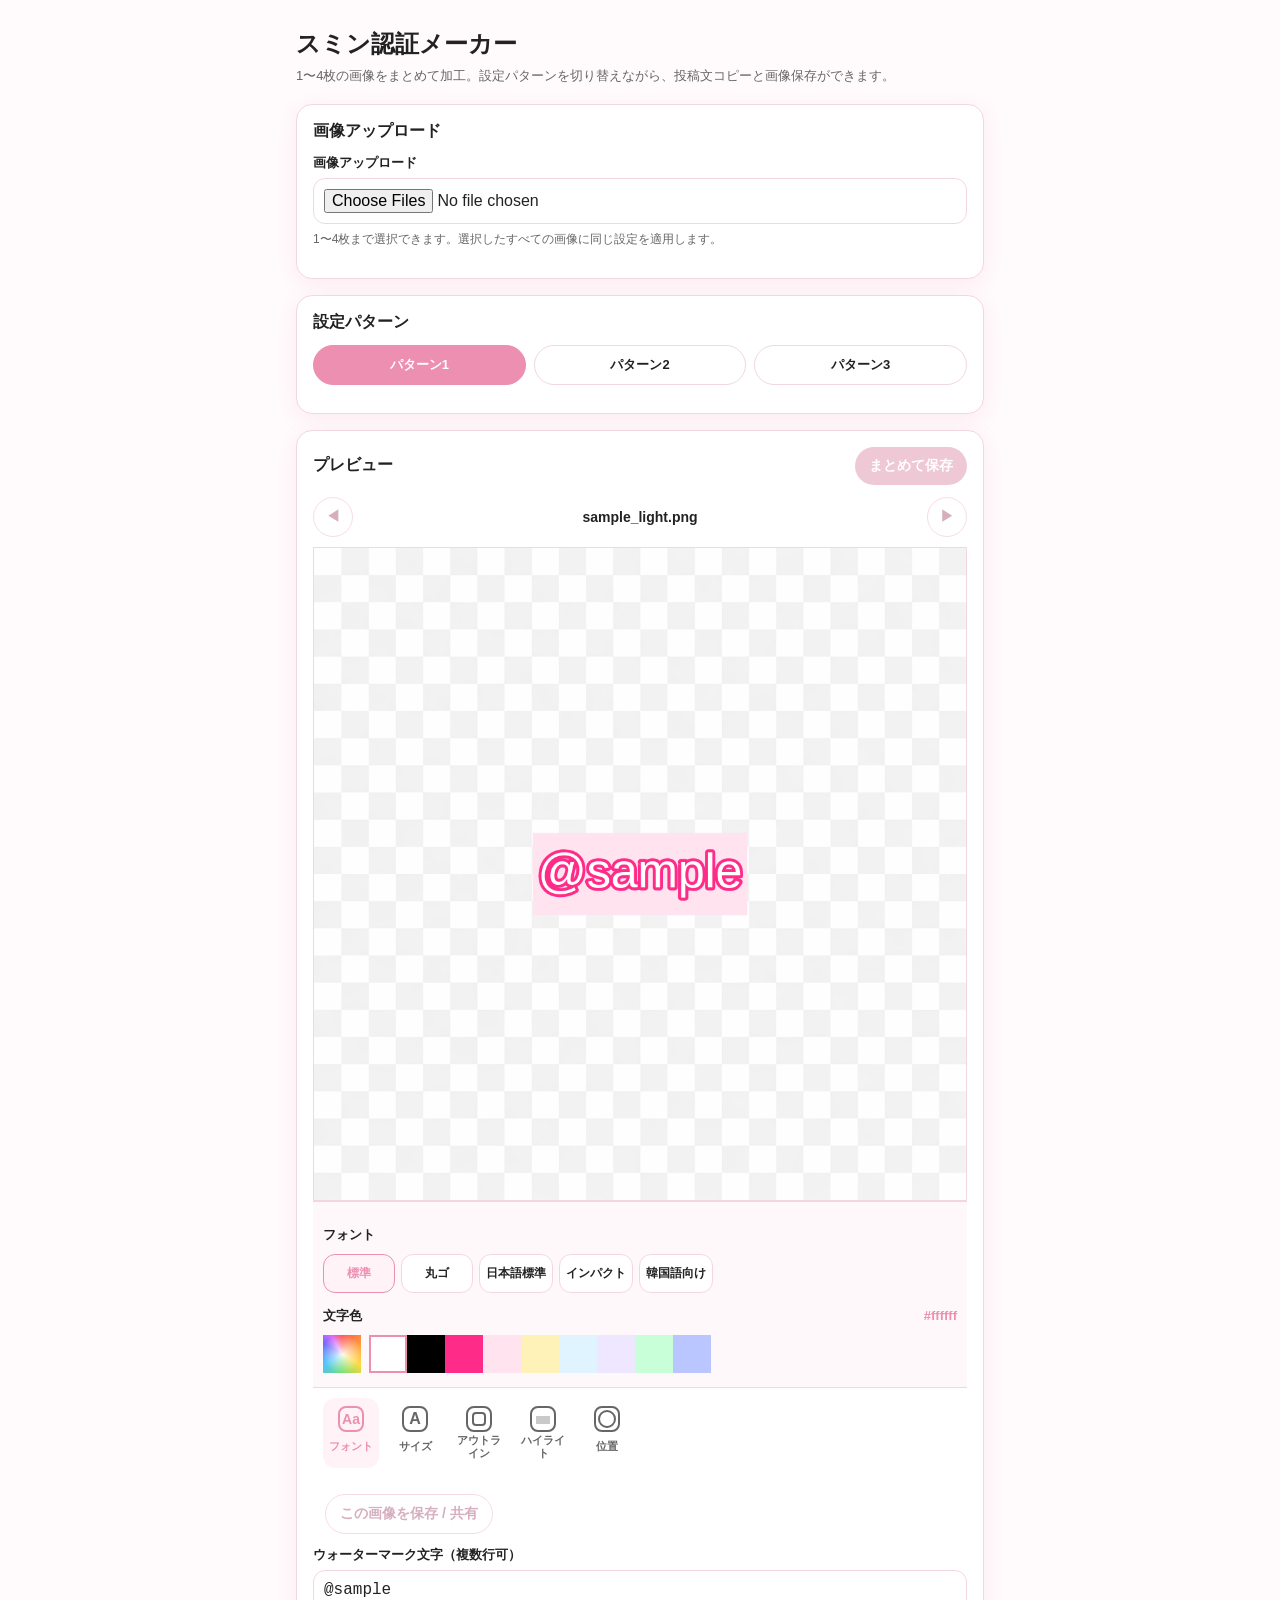
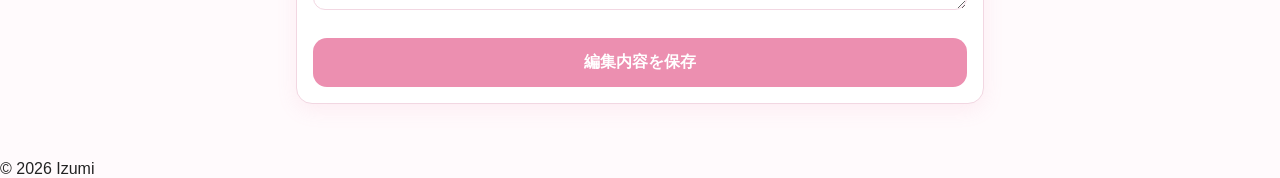
==== docs/index.html @ a7d5ca55 "カスタム色パレットiOS対応" ====
<!DOCTYPE html>
<html lang="ja">

<head>
  <meta charset="UTF-8" />
  <meta name="viewport" content="width=device-width, initial-scale=1, viewport-fit=cover" />
  <title>スミン認証メーカー</title>
  <link rel="stylesheet" href="style.css">
</head>

<body>
  <div class="wrap">
    <div class="title">スミン認証メーカー</div>
    <div class="sub">
      1〜4枚の画像をまとめて加工。設定パターンを切り替えながら、投稿文コピーと画像保存ができます。
    </div>

    <div class="card">
      <div class="section-title">画像アップロード</div>

      <div class="field">
        <label class="label" for="imageFiles">画像アップロード</label>
        <input type="file" id="imageFiles" accept="image/*" multiple />
        <div class="hint">1〜4枚まで選択できます。選択したすべての画像に同じ設定を適用します。</div>
      </div>
    </div>

    <div class="card">
      <div class="section-title">設定パターン</div>
      <div class="pattern-tabs">
        <button class="tab active" type="button" data-pattern="1">パターン1</button>
        <button class="tab" type="button" data-pattern="2">パターン2</button>
        <button class="tab" type="button" data-pattern="3">パターン3</button>
      </div>
      <div class="status" id="settingsStatus" style="display: none;"></div>
    </div>

    <div class="card">
      <div class="preview-topbar">
        <div class="section-title preview-title">プレビュー</div>
        <button class="btn preview-save-all-btn" id="shareAllBtn" type="button">
          まとめて保存
        </button>
      </div>

      <div class="preview-switcher">
        <button class="preview-nav" id="prevPreviewBtn" type="button" aria-label="前の画像">◀</button>
        <div class="preview-file-name" id="previewFileName">sample_light.png</div>
        <button class="preview-nav" id="nextPreviewBtn" type="button" aria-label="次の画像">▶</button>
      </div>

      <div class="preview-stage">
        <img class="preview-main-img" id="previewMainImg" src="" alt="サンプル画像" />
      </div>

      <div class="toolbar-embed">
        <div class="dock-panel">
          <label for="toolbarTextColorCustomInput" id="textColorCustomTrigger"></label>
          <label for="toolbarOutlineColorCustomInput" id="outlineColorCustomTrigger"></label>
          <label for="toolbarHighlightColorCustomInput" id="highlightColorCustomTrigger"></label>

          <input type="color" id="toolbarTextColorCustomInput" />
          <input type="color" id="toolbarOutlineColorCustomInput" hidden/>
          <input type="color" id="toolbarHighlightColorCustomInput" hidden/>

          <div class="panel-top">
          </div>

          <div class="panel-body" id="toolbarPanelBody"></div>
        </div>

        <div class="dock-tools dock-tools-scroll" id="toolbarCategoryBar">
          <button class="tool-btn active" type="button" data-category="font">
            <span class="tool-icon font"></span>
            <span class="tool-label">フォント</span>
          </button>

          <button class="tool-btn" type="button" data-category="size">
            <span class="tool-icon size"></span>
            <span class="tool-label">サイズ</span>
          </button>

          <button class="tool-btn" type="button" data-category="outline">
            <span class="tool-icon outline"></span>
            <span class="tool-label">アウトライン</span>
          </button>

          <button class="tool-btn" type="button" data-category="highlight">
            <span class="tool-icon highlight"></span>
            <span class="tool-label">ハイライト</span>
          </button>

          <button class="tool-btn" type="button" data-category="position">
            <span class="tool-icon position"></span>
            <span class="tool-label">位置</span>
          </button>
        </div>
      </div>

      <div class="preview-actions preview-actions-single">
        <button class="mini-btn" id="shareCurrentBtn" type="button">
          この画像を保存 / 共有
        </button>
      </div>

      <div class="field">
        <label class="label" for="watermarkText">ウォーターマーク文字（複数行可）</label>
        <textarea id="watermarkText">@inu_5122</textarea>
      </div>
      <button class="btn" id="savePatternBtn" type="button">編集内容を保存</button>

      <div class="status" id="generateStatus" style="display: none;"></div>
      <div class="status" id="resultStatus" style="display: none;"></div>
    </div>
  </div>

  <script src="https://code.jquery.com/jquery-3.7.1.min.js"></script>
  <script src="script.js" defer></script>
</body>

<footer>
  <div class="footer-content">
    <div class="footer-item">© 2026 Izumi</div>
  </div>
</footer>

</html>
---- docs/style.css ----
:root {
  --bg: #fffafc;
  --card: #ffffff;
  --text: #222;
  --muted: #666;
  --border: #f2d7e2;
  --accent: #f7b6cb;
  --accent-strong: #ec8fb0;
  --btn-text: #fff;
  --shadow: 0 6px 20px rgba(236, 143, 176, 0.12);
  --radius: 16px;
}

* {
  box-sizing: border-box;
}

body {
  margin: 0;
  font-family: -apple-system, BlinkMacSystemFont, "Helvetica Neue", sans-serif;
  background: var(--bg);
  color: var(--text);
  -webkit-font-smoothing: antialiased;
}

.wrap {
  max-width: 720px;
  margin: 0 auto;
  padding: 20px 16px 40px;
}

.title {
  font-size: 24px;
  font-weight: 800;
  margin: 8px 0 6px;
}

.sub {
  font-size: 13px;
  color: var(--muted);
  margin-bottom: 18px;
  line-height: 1.5;
}

.card {
  background: var(--card);
  border: 1px solid var(--border);
  border-radius: var(--radius);
  box-shadow: var(--shadow);
  padding: 16px;
  margin-bottom: 16px;
}

.section-title {
  font-size: 16px;
  font-weight: 700;
  margin: 0 0 12px;
}

.field {
  margin-bottom: 14px;
}

.label {
  display: block;
  font-size: 13px;
  font-weight: 700;
  margin-bottom: 6px;
}

.hint {
  font-size: 12px;
  color: var(--muted);
  margin-top: 6px;
  line-height: 1.5;
}

input[type="text"],
input[type="file"],
input[type="number"],
input[type="color"],
select,
textarea {
  width: 100%;
  font-size: 16px;
  padding: 10px;
  border: 1px solid var(--border);
  border-radius: 12px;
  background: #fff;
  color: var(--text);
}

input[type="color"] {
  padding: 4px;
  height: 40px;
}

textarea {
  min-height: 40px;
  resize: vertical;
  line-height: 1.5;
}

textarea#watermarkText {
  max-height: 40px;
  resize: vertical;
  line-height: normal;
}

textarea#postText {
  padding-top: 0px;
}

.post-time-preview {
  width: 100%;
  font-size: 16px;
  padding: 10px 10px 2px 10px;
  border: 1px solid var(--border);
  border-bottom: none;
  border-radius: 12px 12px 0 0;
  background: #fff;
  color: var(--text);
  line-height: 1.5;
  white-space: pre-wrap;
  display: flex;
  align-items: center;
  transition: background-color 0.18s ease, color 0.18s ease, opacity 0.18s ease;
}

#postText {
  border-radius: 0 0 12px 12px;
  margin-top: 0;
}

.post-time-preview,
#postText {
  box-shadow: none;
}

.post-time-preview + textarea {
  border-top: none;
}

.post-time-preview.is-disabled-look {
  color: #a6a6a6;
  background: #faf7f8;
  opacity: 0.9;
}

.btn {
  appearance: none;
  border: none;
  border-radius: 14px;
  padding: 14px 16px;
  width: 100%;
  font-size: 16px;
  font-weight: 700;
  cursor: pointer;
  margin-top: 10px;
  background: var(--accent-strong);
  color: var(--btn-text);
}

.btn.secondary {
  background: #fff;
  color: var(--accent-strong);
  border: 1px solid var(--accent);
}

.link-btn {
  display: block;
  text-align: center;
  text-decoration: none;
}

.status {
  margin-top: 12px;
  font-size: 13px;
  color: var(--muted);
  line-height: 1.5;
  white-space: pre-line;
}

.preview-topbar {
  display: flex;
  align-items: center;
  justify-content: space-between;
  gap: 12px;
  margin-bottom: 12px;
}

.preview-title {
  margin-bottom: 0;
}

.preview-save-all-btn {
  width: auto;
  margin-top: 0;
  padding: 10px 14px;
  font-size: 14px;
  border-radius: 999px;
  font-weight: 700;
  white-space: nowrap;
}

.preview-switcher {
  display: grid;
  grid-template-columns: 40px 1fr 40px;
  align-items: center;
  gap: 8px;
  margin-bottom: 10px;
}

.preview-nav {
  appearance: none;
  border: 1px solid var(--accent);
  background: #fff;
  color: #b85d82;
  border-radius: 999px;
  width: 40px;
  height: 40px;
  font-weight: 700;
  font-size: 14px;
  cursor: pointer;
  padding: 0;
}

.preview-file-name {
  min-width: 0;
  text-align: center;
  font-size: 14px;
  font-weight: 700;
  color: var(--text);
  white-space: nowrap;
  overflow: hidden;
  text-overflow: ellipsis;
}

.preview-stage {
  border: 1px solid var(--border);
  border-radius: 0px;
  overflow: hidden;
  background: #fff;
}

.preview-main-img {
  width: 100%;
  display: block;
  background: #f8f8f8;
  min-height: 240px;
  object-fit: contain;
}

.preview-actions-single {
  padding: 12px 0 0;
}

.preview-grid {
  display: grid;
  grid-template-columns: 1fr;
  gap: 16px;
}

.preview-box {
  border: 1px solid var(--border);
  border-radius: 14px;
  overflow: hidden;
  background: #fff;
}

.preview-head {
  padding: 10px 12px;
  font-size: 13px;
  font-weight: 700;
  background: #fff7fa;
  border-bottom: 1px solid var(--border);
}

.preview-img {
  width: 100%;
  display: block;
  background: #f8f8f8;
}

.preview-actions {
  padding: 12px;
  display: flex;
  gap: 10px;
  flex-wrap: wrap;
}

.toolbar-embed {
  background: #fff;
  border-top: 1px solid var(--border);
}

.dock-panel {
  padding: 14px 10px;
  background: #fff8fb;
  border-bottom: 1px solid var(--border);
}

.panel-top {
  display: flex;
  justify-content: space-between;
  align-items: center;
  gap: 12px;
  margin-bottom: 10px;
}

.panel-title {
  font-size: 15px;
  font-weight: 800;
}

.panel-value {
  font-size: 22px;
  font-weight: 800;
  color: var(--accent-strong);
}

.slider-wrap {
  display: grid;
  gap: 8px;
}

.slider-labels {
  display: flex;
  justify-content: space-between;
  font-size: 12px;
  color: var(--muted);
}

#toolbarSlider {
  width: 100%;
  margin: 0;
  accent-color: var(--accent-strong);
}

#toolbarTextColorCustomInput {
  position: absolute;
  width: 1px;
  height: 1px;
  padding: 0;
  margin: -1px;
  border: 0;
  overflow: hidden;
  clip: rect(0 0 0 0);
  clip-path: inset(50%);
  white-space: nowrap;
}

.dock-tools {
  display: grid;
  grid-template-columns: repeat(6, 1fr);
  gap: 4px;
  padding: 10px 10px 14px;
  background: #fff;
}

.tool-btn {
  appearance: none;
  border: none;
  background: transparent;
  color: var(--muted);
  display: grid;
  justify-items: center;
  gap: 2px;
  padding: 8px 2px;
  cursor: pointer;
  border-radius: 12px;
}

.tool-btn.active {
  color: var(--accent-strong);
  background: #fff3f7;
}

.tool-icon {
  width: 26px;
  height: 26px;
  border: 2px solid currentColor;
  border-radius: 8px;
  position: relative;
}

.tool-icon.size::before {
  content: "A";
  position: absolute;
  inset: 0;
  display: grid;
  place-items: center;
  font-size: 16px;
  font-weight: 900;
}

.tool-icon.opacity::before,
.tool-icon.outline::before,
.tool-icon.padding::before,
.tool-icon.move-x::before,
.tool-icon.move-y::before {
  content: "";
  position: absolute;
}

.tool-icon.opacity::before {
  width: 10px;
  height: 10px;
  border-radius: 50%;
  background: currentColor;
  left: 50%;
  top: 50%;
  transform: translate(-50%, -50%);
}

.tool-icon.outline::before {
  inset: 4px;
  border: 2px solid currentColor;
  border-radius: 4px;
}

.tool-icon.padding::before {
  left: 5px;
  right: 5px;
  top: 8px;
  bottom: 8px;
  background: currentColor;
  opacity: 0.45;
}

.tool-icon.move-x::before {
  left: 4px;
  right: 4px;
  top: 50%;
  height: 2px;
  background: currentColor;
  transform: translateY(-50%);
}

.tool-icon.move-y::before {
  top: 4px;
  bottom: 4px;
  left: 50%;
  width: 2px;
  background: currentColor;
  transform: translateX(-50%);
}

.tool-label {
  font-size: 11px;
  font-weight: 700;
  line-height: 1.2;
  text-align: center;
}

@media (max-width: 560px) {
  .dock-tools {
    gap: 2px;
    padding: 8px 6px 12px;
  }

  .tool-label {
    font-size: 10px;
  }
}

.panel-heading {
  min-width: 0;
}

.panel-subtitle {
  margin-top: 3px;
  font-size: 12px;
  color: var(--muted);
}

.panel-value.compact {
  font-size: 16px;
  white-space: nowrap;
}

.panel-body {
  display: grid;
  gap: 10px;
}

.dock-tools-scroll {
  display: flex;
  gap: 8px;
  overflow-x: auto;
  padding: 10px 10px 14px;
  background: #fff;
  -webkit-overflow-scrolling: touch;
  scrollbar-width: none;
}

.dock-tools-scroll::-webkit-scrollbar {
  display: none;
}

.dock-tools-scroll .tool-btn {
  flex: 0 0 56px;
  min-width: 56px;
}

.tool-icon.font::before {
  content: "Aa";
  position: absolute;
  inset: 0;
  display: grid;
  place-items: center;
  font-size: 14px;
  font-weight: 800;
}

.tool-icon.highlight::before {
  content: "";
  position: absolute;
  left: 4px;
  right: 4px;
  bottom: 6px;
  height: 8px;
  background: currentColor;
  opacity: 0.35;
}

.tool-icon.position::before {
  content: "";
  position: absolute;
  left: 50%;
  top: 50%;
  width: 14px;
  height: 14px;
  transform: translate(-50%, -50%);
  border-radius: 50%;
  border: 2px solid currentColor;
}

.tool-icon.line-height::before,
.tool-icon.line-height::after {
  content: "";
  position: absolute;
  left: 5px;
  right: 5px;
  height: 2px;
  background: currentColor;
}

.tool-icon.line-height::before {
  top: 8px;
}

.tool-icon.line-height::after {
  bottom: 8px;
}

.toolbar-section {
  display: grid;
  gap: 10px;
}

.control-block {
  display: grid;
  gap: 10px;
}

.control-head {
  display: flex;
  justify-content: space-between;
  align-items: center;
  gap: 10px;
}

.control-head-single {
  justify-content: flex-start;
}

.control-label {
  font-size: 13px;
  font-weight: 800;
}

.control-value {
  font-size: 13px;
  font-weight: 800;
  color: var(--accent-strong);
  min-height: 1em;
}

.segmented-row {
  display: grid;
  grid-template-columns: repeat(2, 1fr);
  gap: 8px;
}

.segment-btn {
  appearance: none;
  border: 1px solid var(--border);
  background: #fff;
  color: var(--text);
  border-radius: 999px;
  padding: 10px 12px;
  font-size: 13px;
  font-weight: 800;
  cursor: pointer;
}

.segment-btn.active {
  background: #fff3f7;
  border-color: var(--accent-strong);
  color: var(--accent-strong);
}

.segmented-row-3 {
  grid-template-columns: repeat(3, 1fr);
}

.segmented-row-5 {
  grid-template-columns: repeat(5, 1fr);
}

.size-top-row {
  display: grid;
  grid-template-columns: 72px 1fr;
  gap: 10px;
  align-items: end;
}

.compact-control {
  padding: 0px;
}

.switch-btn {
  appearance: none;
  border: none;
  background: transparent;
  color: var(--text);
  border-radius: 0;
  min-height: auto;
  padding: 0;
  display: flex;
  align-items: center;
  justify-content: flex-start;
  cursor: pointer;
  width: auto;
  box-shadow: none;
}

.switch-btn.active {
  border: none;
  background: transparent;
}

.switch-btn-only {
  padding: 0;
  min-height: 32px;
  width: fit-content;
}

.switch-track {
  width: 42px;
  height: 24px;
  border-radius: 999px;
  background: #e6dbe0;
  position: relative;
  flex: 0 0 auto;
  transition: background-color 0.18s ease;
}

.switch-btn.active .switch-track {
  background: var(--accent-strong);
}

.switch-thumb {
  position: absolute;
  top: 3px;
  left: 3px;
  width: 18px;
  height: 18px;
  border-radius: 50%;
  background: #fff;
  transition: transform 0.18s ease;
}

.switch-btn.active .switch-thumb {
  transform: translateX(18px);
}

.segmented-row-joined {
  display: grid;
  grid-template-columns: repeat(3, 1fr);
  align-items: stretch;
}

.segment-btn-joined {
  appearance: none;
  border: 1px solid #b3b3b3;
  border-right-width: 0;
  background: #fff;
  color: var(--accent-strong);
  padding: 0 10px;
  min-height: 32px;
  height: 32px;
  font-size: 12px;
  font-weight: 800;
  cursor: pointer;
  border-radius: 0;
  margin: 0;
  line-height: 1;
}

.segment-btn-joined.first {
  border-top-left-radius: 12px;
  border-bottom-left-radius: 12px;
}

.segment-btn-joined.last {
  border-right-width: 1px;
  border-top-right-radius: 12px;
  border-bottom-right-radius: 12px;
}

.segment-btn-joined.active {
  background: var(--border);
  border-color: var(--accent-strong);
  color: var(--accent-strong);
  position: relative;
  z-index: 1;
}

.segment-btn-joined.active + .segment-btn-joined {
  border-left-color: var(--accent-strong);
}

.font-row {
  display: flex;
  gap: 6px;
  overflow-x: auto;
  padding-bottom: 4px;
  -webkit-overflow-scrolling: touch;
  scrollbar-width: none;
}

.font-row::-webkit-scrollbar {
  display: none;
}

.font-chip {
  appearance: none;
  border: 1px solid var(--border);
  background: #fff;
  color: var(--text);
  border-radius: 12px;
  padding: 10px 6px;
  min-width: 72px;
  font-size: 12px;
  font-weight: 700;
  white-space: nowrap;
  cursor: pointer;
}

.font-chip.active {
  border-color: var(--accent-strong);
  background: #fff3f7;
  color: var(--accent-strong);
}

.color-palette {
  display: flex;
  flex-wrap: nowrap;
  gap: 0;
  overflow-x: auto;
  overflow-y: hidden;
  -webkit-overflow-scrolling: touch;
  scrollbar-width: none;
}

.color-palette::-webkit-scrollbar {
  display: none;
}

.color-chip {
  appearance: none;
  flex: 0 0 38px;
  width: 38px;
  height: 38px;
  aspect-ratio: auto;
  border: none;
  background: var(--chip, #fff);
  cursor: pointer;
  position: relative;
  margin: 0;
}

.color-chip.active {
  box-shadow: 0 0 0 2px var(--accent-strong) inset;
  border-color: var(--accent-strong);
  z-index: 1;
}

.color-chip.transparent {
  background:
    linear-gradient(
      -45deg,
      transparent 48%,
      #ff4d4d 49%,
      #ff4d4d 51%,
      transparent 52%
    ),
    #eeeeee;
}

.color-chip.custom {
  display: block;
  flex: 0 0 38px;
  width: 38px;
  height: 38px;
  margin-right: 8px;
  background:
    radial-gradient(circle at center,
      rgba(255, 255, 255, 0.9) 0%,
      rgba(255, 255, 255, 0.5) 30%,
      rgba(255, 255, 255, 0) 75%),
    conic-gradient(#ff4d4d 0deg,
      #ff9a3c 60deg,
      #ffd93c 120deg,
      #6bdf6b 180deg,
      #4dc3ff 240deg,
      #6f6bff 300deg,
      #d96bff 330deg,
      #ff4d4d 360deg);
}

.palette-note {
  font-size: 12px;
  color: var(--muted);
  line-height: 1.5;
}

.toolbar-owned {
  opacity: 0.68;
}

.mini-btn {
  appearance: none;
  border: 1px solid var(--accent);
  background: #fff;
  color: #b85d82;
  border-radius: 999px;
  padding: 10px 14px;
  font-size: 14px;
  font-weight: 700;
  cursor: pointer;
}

button:disabled,
input:disabled,
select:disabled,
textarea:disabled {
  opacity: 0.5;
  filter: grayscale(0.15);
  cursor: not-allowed;
}

.row {
  display: grid;
  grid-template-columns: 1fr 1fr;
  gap: 12px;
}

.row.two-col-mobile {
  grid-template-columns: 1fr 1fr;
}

.footer-note {
  font-size: 12px;
  color: var(--muted);
  line-height: 1.5;
  margin-top: 12px;
}

.check {
  display: inline-flex;
  align-items: center;
  gap: 8px;
  font-size: 14px;
  font-weight: 700;
}

.collapsible-card {
  padding: 0;
  overflow: hidden;
}

.collapse-summary {
  list-style: none;
  cursor: pointer;
  padding: 16px;
  font-size: 16px;
  font-weight: 700;
  display: flex;
  justify-content: space-between;
  align-items: center;
}

.collapse-summary::-webkit-details-marker {
  display: none;
}

.collapse-hint {
  font-size: 12px;
  color: var(--muted);
  font-weight: 600;
}

.collapse-body {
  padding: 0 16px 16px;
  border-top: 1px solid var(--border);
}

.pattern-tabs {
  display: grid;
  grid-template-columns: repeat(3, 1fr);
  gap: 8px;
  margin-bottom: 12px;
}

.tab {
  appearance: none;
  border: 1px solid var(--border);
  background: #fff;
  color: var(--text);
  border-radius: 999px;
  padding: 10px 8px;
  font-size: 13px;
  font-weight: 700;
  cursor: pointer;
}

.tab.active {
  background: var(--accent-strong);
  color: #fff;
  border-color: var(--accent-strong);
}

@media (max-width:560px) {
  .row {
    grid-template-columns: 1fr;
  }

  .size-top-row {
    grid-template-columns: 72px 1fr;
  }

  .segment-btn-joined {
    font-size: 11px;
    padding: 0 6px;
    min-height: 32px;
    height: 32px;
  }
}
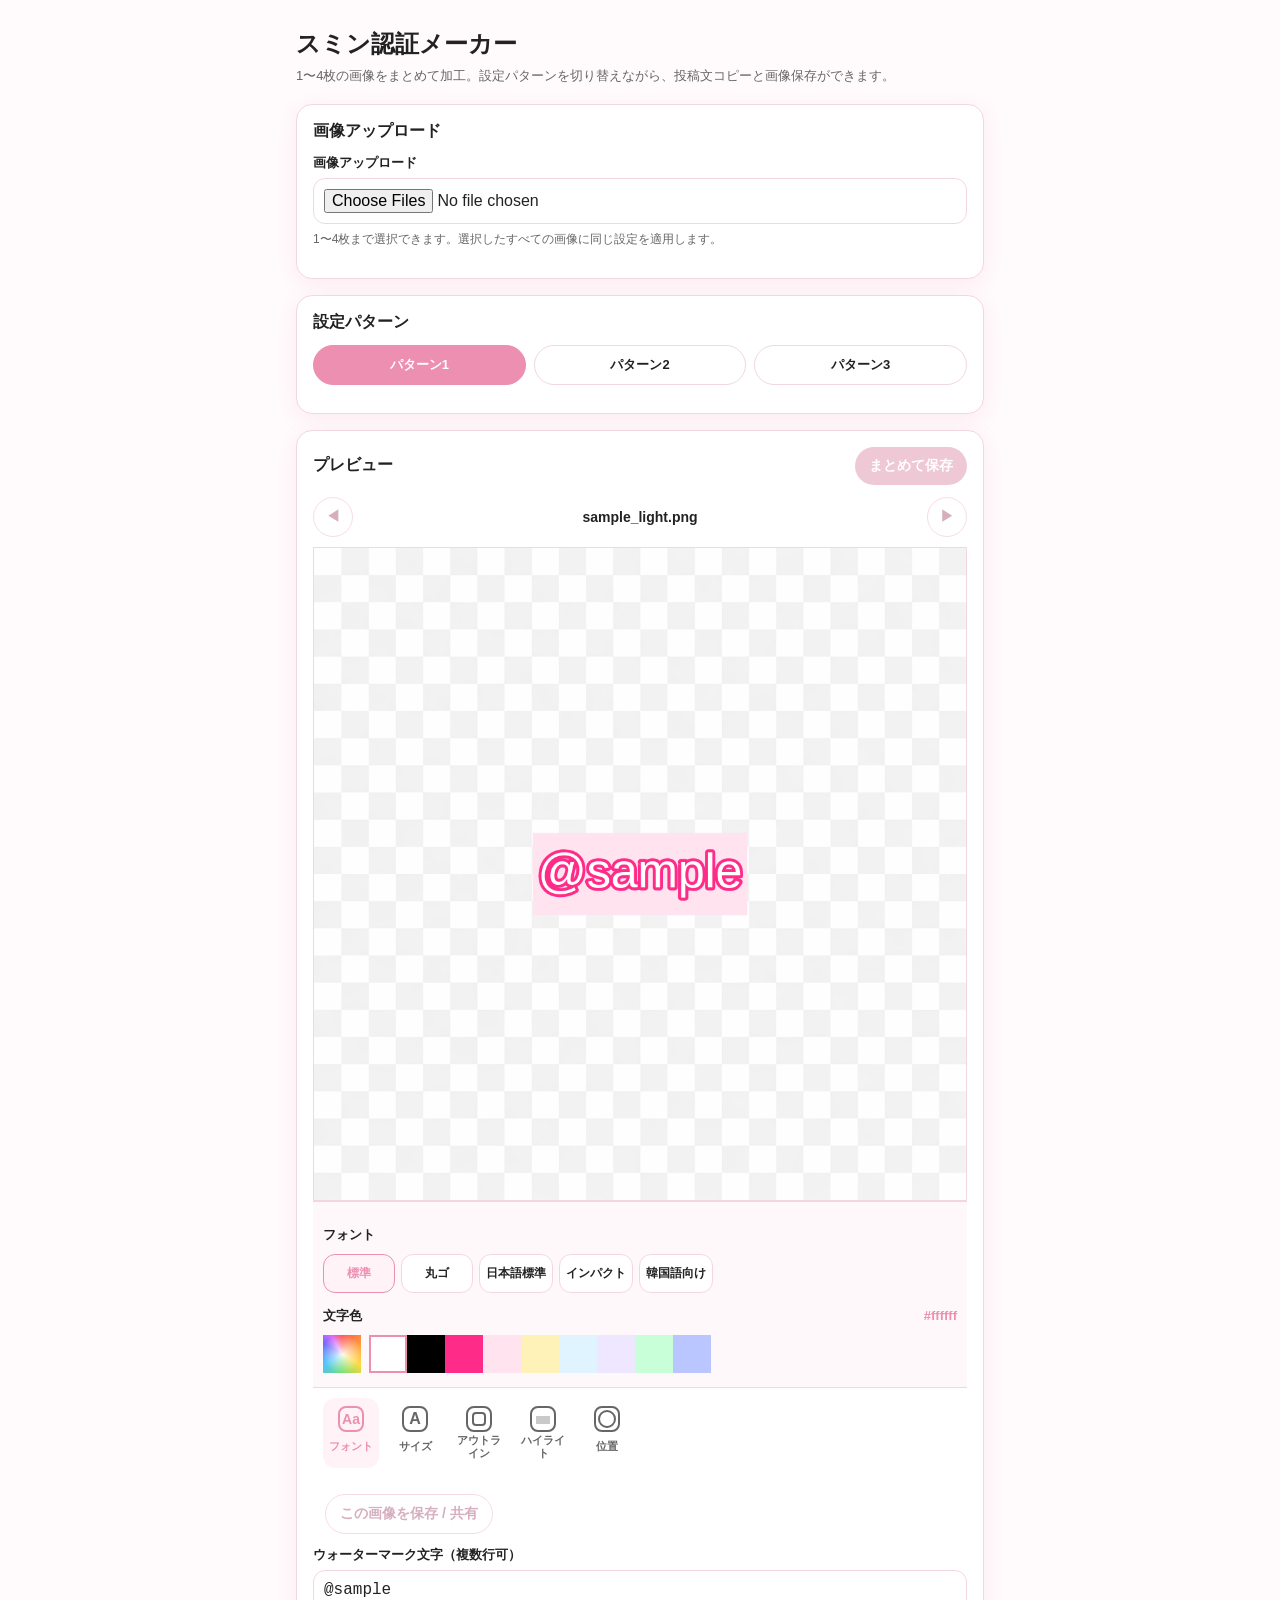
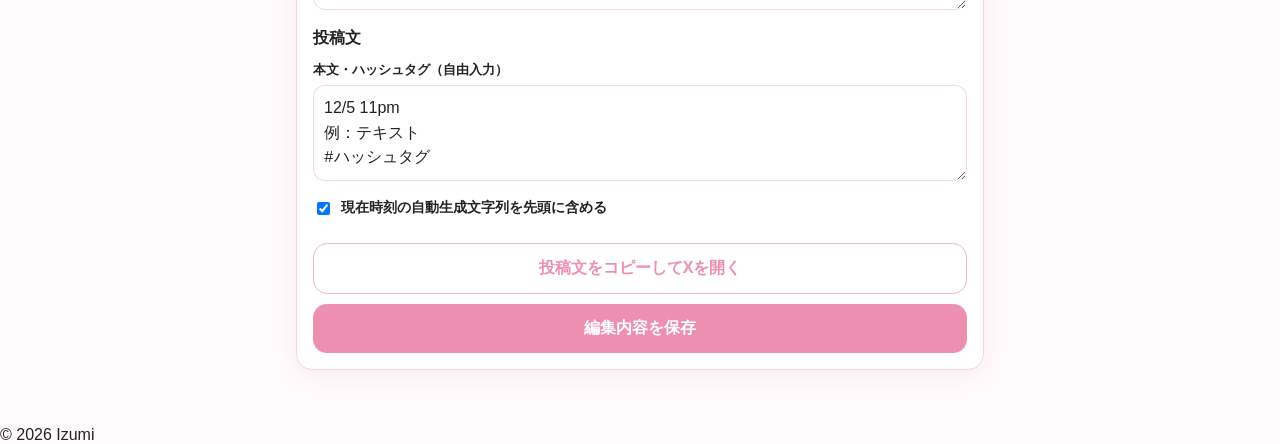
==== commit ceabc44e: "投稿文エリア復活" ====
--- a/docs/index.html
+++ b/docs/index.html
@@ -60,8 +60,8 @@
           <label for="toolbarHighlightColorCustomInput" id="highlightColorCustomTrigger"></label>
 
           <input type="color" id="toolbarTextColorCustomInput" />
-          <input type="color" id="toolbarOutlineColorCustomInput" hidden/>
-          <input type="color" id="toolbarHighlightColorCustomInput" hidden/>
+          <input type="color" id="toolbarOutlineColorCustomInput" />
+          <input type="color" id="toolbarHighlightColorCustomInput" />
 
           <div class="panel-top">
           </div>
@@ -107,6 +107,24 @@
         <label class="label" for="watermarkText">ウォーターマーク文字（複数行可）</label>
         <textarea id="watermarkText">@inu_5122</textarea>
       </div>
+
+      <!-- 投稿文 -->
+      <div class="section-title subheading">投稿文</div>
+      <div class="field">
+        <label class="label" for="postText">本文・ハッシュタグ（自由入力）</label>
+        <div id="timePreview" class="post-time-preview" aria-live="polite"></div>
+        <textarea id="postText"></textarea>
+      </div>
+
+      <div class="field">
+        <label class="check">
+          <input type="checkbox" id="includeCurrentTimeInput" checked />
+          現在時刻の自動生成文字列を先頭に含める
+        </label>
+      </div>
+
+      <button class="btn secondary" id="copyPostBtn" type="button">投稿文をコピーしてXを開く</button>
+
       <button class="btn" id="savePatternBtn" type="button">編集内容を保存</button>
 
       <div class="status" id="generateStatus" style="display: none;"></div>
--- a/docs/style.css
+++ b/docs/style.css
@@ -337,7 +337,110 @@
   accent-color: var(--accent-strong);
 }
 
-#toolbarTextColorCustomInput {
+.dock-tools {
+  display: grid;
+  grid-template-columns: repeat(6, 1fr);
+  gap: 4px;
+  padding: 10px 10px 14px;
+  background: #fff;
+}
+
+.tool-btn {
+  appearance: none;
+  border: none;
+  background: transparent;
+  color: var(--muted);
+  display: grid;
+  justify-items: center;
+  gap: 2px;
+  padding: 8px 2px;
+  cursor: pointer;
+  border-radius: 12px;
+}
+
+.tool-btn.active {
+  color: var(--accent-strong);
+  background: #fff3f7;
+}
+
+.tool-icon {
+  width: 26px;
+  height: 26px;
+  border: 2px solid currentColor;
+  border-radius: 8px;
+  position: relative;
+}
+
+.tool-icon.size::before {
+  content: "A";
+  position: absolute;
+  inset: 0;
+  display: grid;
+  place-items: center;
+  font-size: 16px;
+  font-weight: 900;
+}
+
+.tool-icon.opacity::before,
+.tool-icon.outline::before,
+.tool-icon.padding::before,
+.tool-icon.move-x::before,
+.tool-icon.move-y::before {
+  content: "";
+  position: absolute;
+}
+
+.tool-icon.opacity::before {
+  width: 10px;
+  height: 10px;
+  border-radius: 50%;
+  background: currentColor;
+  left: 50%;
+  top: 50%;
+  transform: translate(-50%, -50%);
+}
+
+.tool-icon.outline::before {
+  inset: 4px;
+  border: 2px solid currentColor;
+  border-radius: 4px;
+}
+
+.tool-icon.padding::before {
+  left: 5px;
+  right: 5px;
+  top: 8px;
+  bottom: 8px;
+  background: currentColor;
+  opacity: 0.45;
+}
+
+.tool-icon.move-x::before {
+  left: 4px;
+  right: 4px;
+  top: 50%;
+  height: 2px;
+  background: currentColor;
+  transform: translateY(-50%);
+}
+
+.tool-icon.move-y::before {
+  top: 4px;
+  bottom: 4px;
+  left: 50%;
+  width: 2px;
+  background: currentColor;
+  transform: translateX(-50%);
+}
+
+.tool-label {
+  font-size: 11px;
+  font-weight: 700;
+  line-height: 1.2;
+  text-align: center;
+}
+
+#toolbarTextColorCustomInput, #toolbarOutlineColorCustomInput, #toolbarHighlightColorCustomInput {
   position: absolute;
   width: 1px;
   height: 1px;
@@ -348,109 +451,6 @@
   clip: rect(0 0 0 0);
   clip-path: inset(50%);
   white-space: nowrap;
-}
-
-.dock-tools {
-  display: grid;
-  grid-template-columns: repeat(6, 1fr);
-  gap: 4px;
-  padding: 10px 10px 14px;
-  background: #fff;
-}
-
-.tool-btn {
-  appearance: none;
-  border: none;
-  background: transparent;
-  color: var(--muted);
-  display: grid;
-  justify-items: center;
-  gap: 2px;
-  padding: 8px 2px;
-  cursor: pointer;
-  border-radius: 12px;
-}
-
-.tool-btn.active {
-  color: var(--accent-strong);
-  background: #fff3f7;
-}
-
-.tool-icon {
-  width: 26px;
-  height: 26px;
-  border: 2px solid currentColor;
-  border-radius: 8px;
-  position: relative;
-}
-
-.tool-icon.size::before {
-  content: "A";
-  position: absolute;
-  inset: 0;
-  display: grid;
-  place-items: center;
-  font-size: 16px;
-  font-weight: 900;
-}
-
-.tool-icon.opacity::before,
-.tool-icon.outline::before,
-.tool-icon.padding::before,
-.tool-icon.move-x::before,
-.tool-icon.move-y::before {
-  content: "";
-  position: absolute;
-}
-
-.tool-icon.opacity::before {
-  width: 10px;
-  height: 10px;
-  border-radius: 50%;
-  background: currentColor;
-  left: 50%;
-  top: 50%;
-  transform: translate(-50%, -50%);
-}
-
-.tool-icon.outline::before {
-  inset: 4px;
-  border: 2px solid currentColor;
-  border-radius: 4px;
-}
-
-.tool-icon.padding::before {
-  left: 5px;
-  right: 5px;
-  top: 8px;
-  bottom: 8px;
-  background: currentColor;
-  opacity: 0.45;
-}
-
-.tool-icon.move-x::before {
-  left: 4px;
-  right: 4px;
-  top: 50%;
-  height: 2px;
-  background: currentColor;
-  transform: translateY(-50%);
-}
-
-.tool-icon.move-y::before {
-  top: 4px;
-  bottom: 4px;
-  left: 50%;
-  width: 2px;
-  background: currentColor;
-  transform: translateX(-50%);
-}
-
-.tool-label {
-  font-size: 11px;
-  font-weight: 700;
-  line-height: 1.2;
-  text-align: center;
 }
 
 @media (max-width: 560px) {
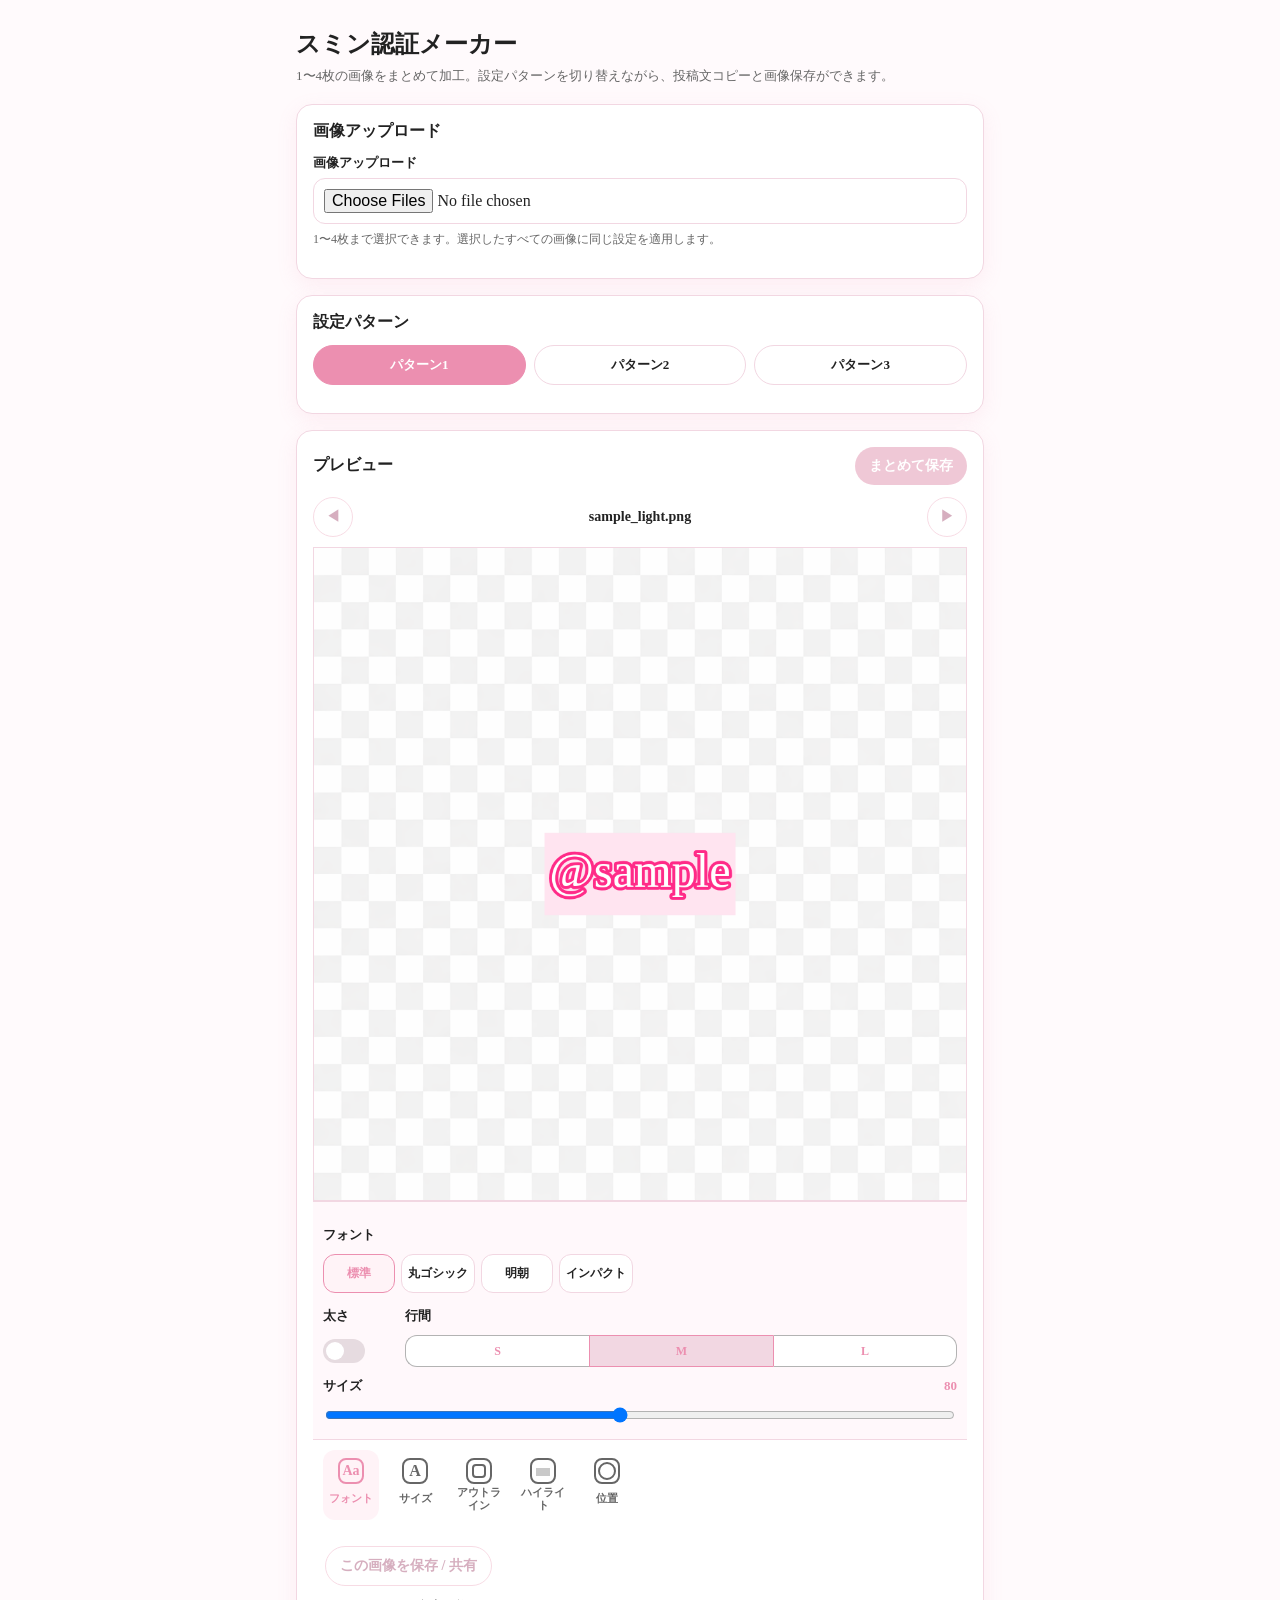
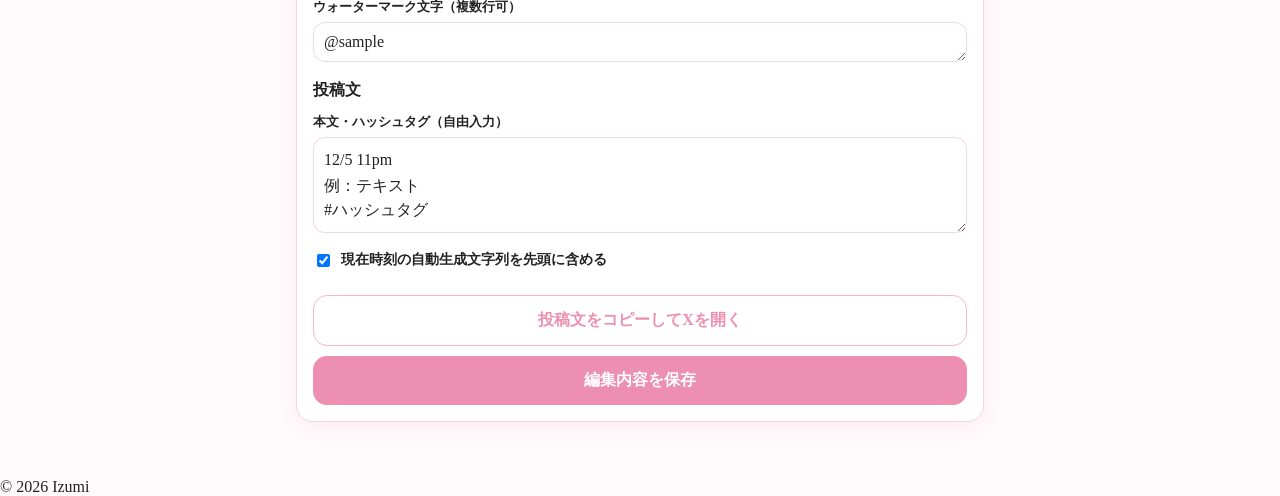
==== commit 23f9096c: "Googleフォント対応" ====
--- a/docs/index.html
+++ b/docs/index.html
@@ -5,6 +5,13 @@
   <meta charset="UTF-8" />
   <meta name="viewport" content="width=device-width, initial-scale=1, viewport-fit=cover" />
   <title>スミン認証メーカー</title>
+
+  <link rel="preconnect" href="https://fonts.googleapis.com">
+  <link rel="preconnect" href="https://fonts.gstatic.com" crossorigin>
+  <link
+    href="https://fonts.googleapis.com/css2?family=Black+Han+Sans:wght@400;700&family=Dela+Gothic+One:wght@400;700&family=Chiron+GoRound+TC:wght@400;700&family=IBM+Plex+Sans+KR:wght@400;700&family=M+PLUS+Rounded+1c:wght@400;700&family=Noto+Sans+JP:wght@400;700&family=Noto+Sans+KR:wght@400;700&family=Noto+Serif+JP:wght@400;700&family=Noto+Serif+KR:wght@400;700&display=swap"
+    rel="stylesheet">
+
   <link rel="stylesheet" href="style.css">
 </head>
 
--- a/docs/style.css
+++ b/docs/style.css
@@ -9,18 +9,28 @@
   --btn-text: #fff;
   --shadow: 0 6px 20px rgba(236, 143, 176, 0.12);
   --radius: 16px;
+  --ui-font: "Noto Sans JP";
 }
 
 * {
   box-sizing: border-box;
 }
 
+html,
+body,
+button,
+input,
+select,
+textarea {
+  font-family: var(--ui-font);
+}
+
 body {
   margin: 0;
-  font-family: -apple-system, BlinkMacSystemFont, "Helvetica Neue", sans-serif;
   background: var(--bg);
   color: var(--text);
   -webkit-font-smoothing: antialiased;
+  text-rendering: optimizeLegibility;
 }
 
 .wrap {
@@ -88,6 +98,7 @@
   border-radius: 12px;
   background: #fff;
   color: var(--text);
+  font-family: inherit;
 }
 
 input[type="color"] {
@@ -159,6 +170,7 @@
   margin-top: 10px;
   background: var(--accent-strong);
   color: var(--btn-text);
+  font-family: inherit;
 }
 
 .btn.secondary {
@@ -223,6 +235,7 @@
   font-size: 14px;
   cursor: pointer;
   padding: 0;
+  font-family: inherit;
 }
 
 .preview-file-name {
@@ -356,6 +369,7 @@
   padding: 8px 2px;
   cursor: pointer;
   border-radius: 12px;
+  font-family: inherit;
 }
 
 .tool-btn.active {
@@ -440,7 +454,9 @@
   text-align: center;
 }
 
-#toolbarTextColorCustomInput, #toolbarOutlineColorCustomInput, #toolbarHighlightColorCustomInput {
+#toolbarTextColorCustomInput,
+#toolbarOutlineColorCustomInput,
+#toolbarHighlightColorCustomInput {
   position: absolute;
   width: 1px;
   height: 1px;
@@ -603,6 +619,7 @@
   font-size: 13px;
   font-weight: 800;
   cursor: pointer;
+  font-family: inherit;
 }
 
 .segment-btn.active {
@@ -644,6 +661,7 @@
   cursor: pointer;
   width: auto;
   box-shadow: none;
+  font-family: inherit;
 }
 
 .switch-btn.active {
@@ -707,6 +725,7 @@
   border-radius: 0;
   margin: 0;
   line-height: 1;
+  font-family: inherit;
 }
 
 .segment-btn-joined.first {
@@ -757,6 +776,7 @@
   font-weight: 700;
   white-space: nowrap;
   cursor: pointer;
+  font-family: inherit;
 }
 
 .font-chip.active {
@@ -768,7 +788,7 @@
 .color-palette {
   display: flex;
   flex-wrap: nowrap;
-  gap: 0;
+  gap: 6px;
   overflow-x: auto;
   overflow-y: hidden;
   -webkit-overflow-scrolling: touch;
@@ -781,15 +801,16 @@
 
 .color-chip {
   appearance: none;
-  flex: 0 0 38px;
-  width: 38px;
-  height: 38px;
+  flex: 0 0 30px;
+  width: 30px;
+  height: 30px;
   aspect-ratio: auto;
   border: none;
   background: var(--chip, #fff);
   cursor: pointer;
   position: relative;
   margin: 0;
+  border-radius: 15px;
 }
 
 .color-chip.active {
@@ -812,10 +833,7 @@
 
 .color-chip.custom {
   display: block;
-  flex: 0 0 38px;
-  width: 38px;
-  height: 38px;
-  margin-right: 8px;
+  margin-right: 10px;
   background:
     radial-gradient(circle at center,
       rgba(255, 255, 255, 0.9) 0%,
@@ -851,6 +869,7 @@
   font-size: 14px;
   font-weight: 700;
   cursor: pointer;
+  font-family: inherit;
 }
 
 button:disabled,
@@ -935,6 +954,7 @@
   font-size: 13px;
   font-weight: 700;
   cursor: pointer;
+  font-family: inherit;
 }
 
 .tab.active {
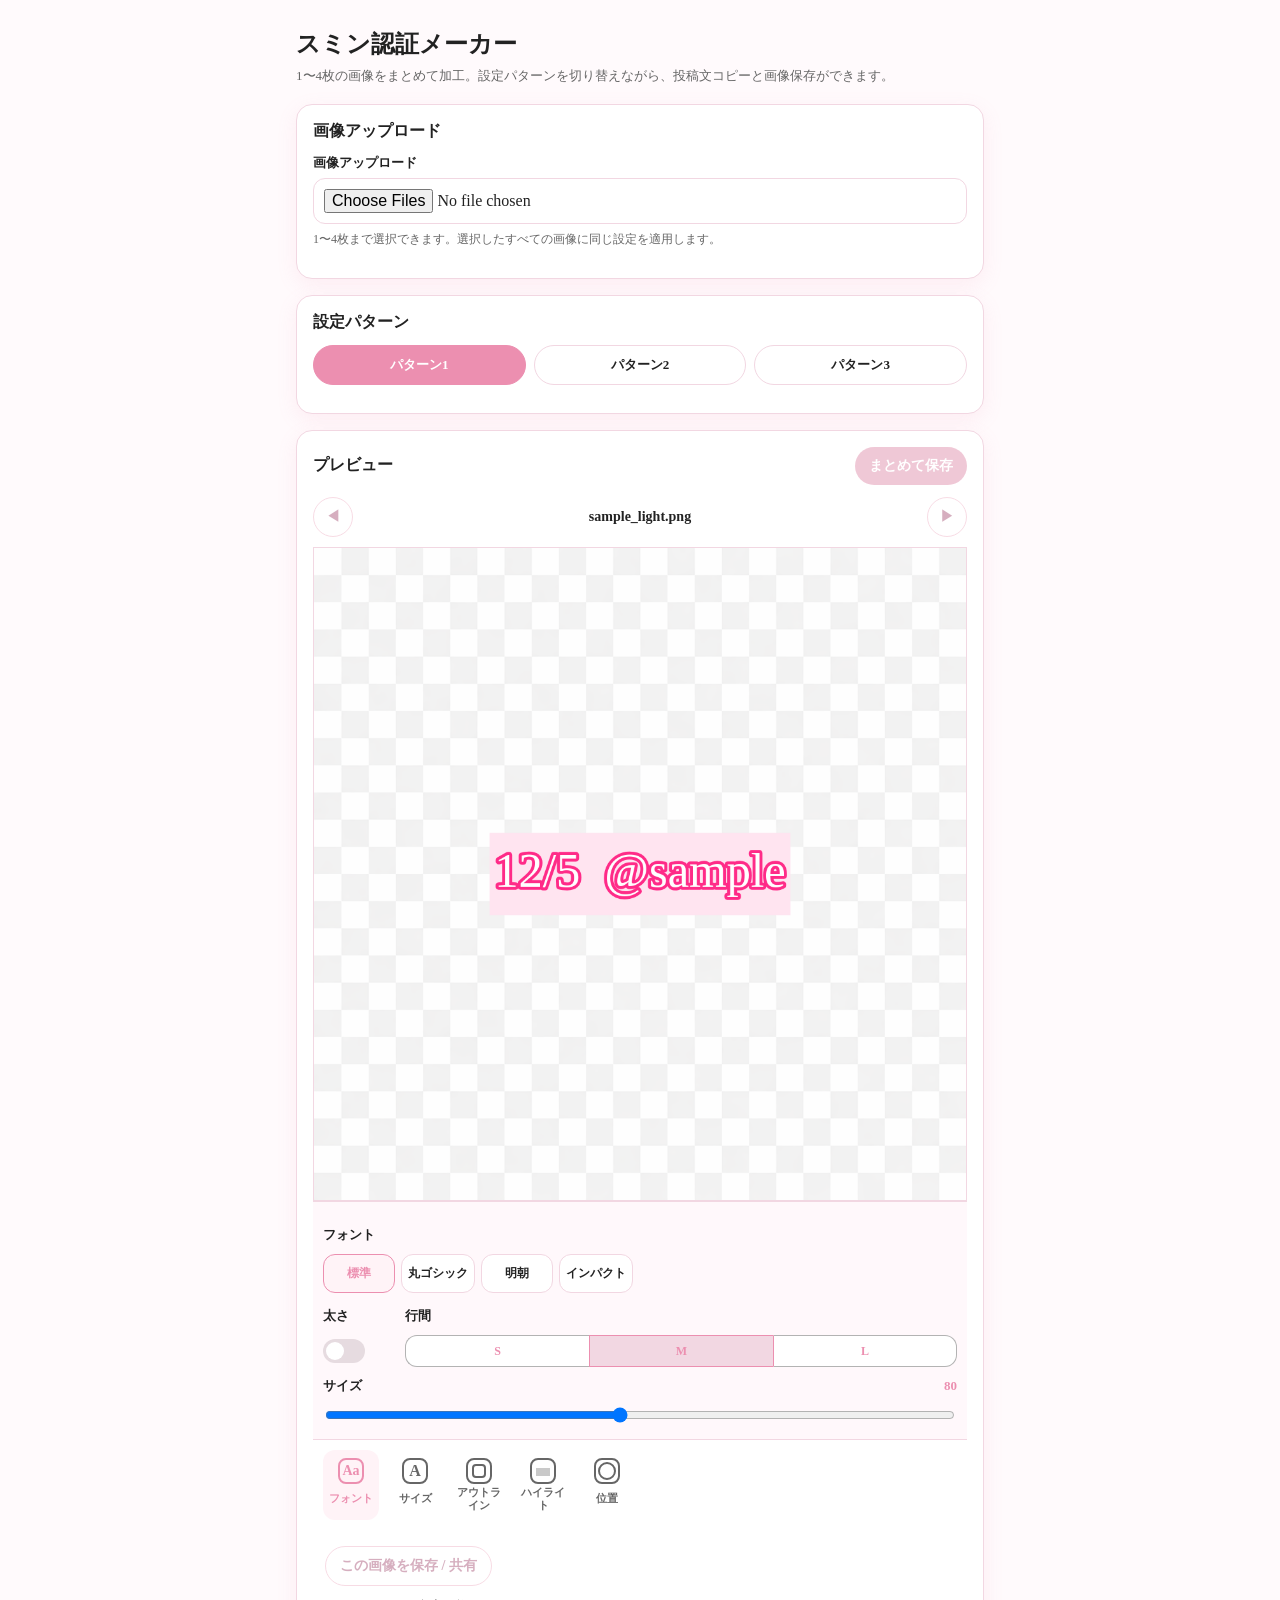
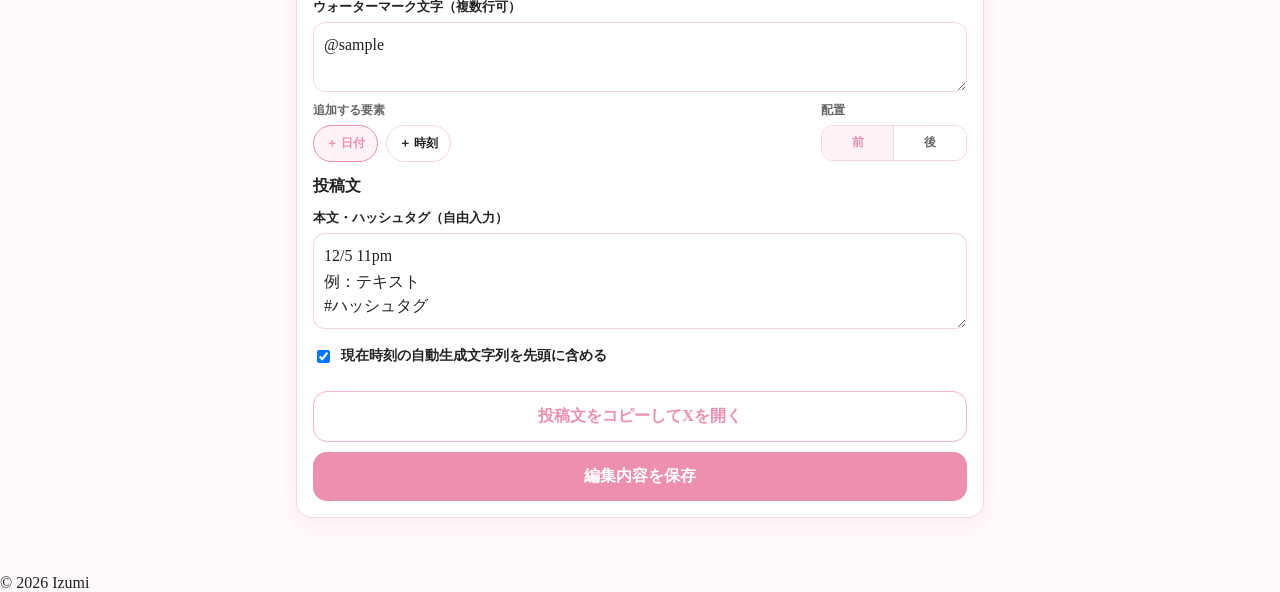
==== commit 0e743a01: "ウォーターマークに日付追加" ====
--- a/docs/index.html
+++ b/docs/index.html
@@ -113,9 +113,34 @@
       <div class="field">
         <label class="label" for="watermarkText">ウォーターマーク文字（複数行可）</label>
         <textarea id="watermarkText">@inu_5122</textarea>
+        <div class="watermark-template-row">
+          <div class="watermark-template-group">
+            <div class="mini-label">追加する要素</div>
+            <div class="watermark-chip-row">
+              <button class="template-chip active" id="watermarkIncludeDateBtn" type="button" aria-pressed="true">
+                ＋ 日付
+              </button>
+              <button class="template-chip" id="watermarkIncludeTimeBtn" type="button" aria-pressed="false">
+                ＋ 時刻
+              </button>
+            </div>
+          </div>
+
+          <div class="watermark-template-group watermark-position-group">
+            <div class="mini-label">配置</div>
+            <div class="template-segmented" id="watermarkPlacementSegment">
+              <button class="template-segment active" type="button" data-watermark-placement="prefix">前</button>
+              <button class="template-segment" type="button" data-watermark-placement="suffix">後</button>
+            </div>
+          </div>
+        </div>
+
+        <div class="watermark-template-preview" hidden>
+          <div class="mini-label">プレビュー</div>
+          <div id="watermarkTemplatePreview" class="watermark-template-preview-text"></div>
+        </div>
       </div>
 
-      <!-- 投稿文 -->
       <div class="section-title subheading">投稿文</div>
       <div class="field">
         <label class="label" for="postText">本文・ハッシュタグ（自由入力）</label>
--- a/docs/style.css
+++ b/docs/style.css
@@ -67,6 +67,10 @@
   margin: 0 0 12px;
 }
 
+.subheading {
+  margin-top: 8px;
+}
+
 .field {
   margin-bottom: 14px;
 }
@@ -75,6 +79,14 @@
   display: block;
   font-size: 13px;
   font-weight: 700;
+  margin-bottom: 6px;
+}
+
+.mini-label {
+  font-size: 12px;
+  font-weight: 800;
+  color: var(--muted);
+  margin-top: 6px;
   margin-bottom: 6px;
 }
 
@@ -113,13 +125,114 @@
 }
 
 textarea#watermarkText {
-  max-height: 40px;
+  min-height: 56px;
+  max-height: 140px;
   resize: vertical;
-  line-height: normal;
+  line-height: 1.5;
 }
 
 textarea#postText {
   padding-top: 0px;
+}
+
+.watermark-template-box {
+  margin-top: 10px;
+  border: 1px solid var(--border);
+  border-radius: 14px;
+  background: #fff8fb;
+  padding: 12px;
+}
+
+.watermark-template-row {
+  display: flex;
+  justify-content: space-between;
+  align-items: flex-start;
+  gap: 12px;
+}
+
+.watermark-template-group {
+  min-width: 0;
+  flex: 1 1 auto;
+}
+
+.watermark-position-group {
+  flex: 0 0 auto;
+}
+
+.watermark-chip-row {
+  display: flex;
+  gap: 8px;
+  flex-wrap: wrap;
+}
+
+.template-chip {
+  appearance: none;
+  border: 1px solid var(--border);
+  background: #fff;
+  color: var(--text);
+  border-radius: 999px;
+  padding: 9px 12px;
+  min-height: 34px;
+  font-size: 12px;
+  font-weight: 800;
+  cursor: pointer;
+  font-family: inherit;
+}
+
+.template-chip.active {
+  background: #fff3f7;
+  color: var(--accent-strong);
+  border-color: var(--accent-strong);
+}
+
+.template-segmented {
+  display: inline-grid;
+  grid-template-columns: repeat(2, 1fr);
+  overflow: hidden;
+  border: 1px solid var(--border);
+  border-radius: 12px;
+  background: #fff;
+}
+
+.template-segment {
+  appearance: none;
+  border: none;
+  border-right: 1px solid var(--border);
+  background: #fff;
+  color: var(--muted);
+  min-width: 72px;
+  min-height: 34px;
+  padding: 8px 12px;
+  font-size: 12px;
+  font-weight: 800;
+  cursor: pointer;
+  font-family: inherit;
+}
+
+.template-segment:last-child {
+  border-right: none;
+}
+
+.template-segment.active {
+  background: #fff3f7;
+  color: var(--accent-strong);
+}
+
+.watermark-template-preview {
+  margin-top: 12px;
+  border: 1px solid var(--border);
+  border-radius: 12px;
+  background: #fff;
+  padding: 10px 12px;
+}
+
+.watermark-template-preview-text {
+  min-height: 42px;
+  font-size: 15px;
+  line-height: 1.45;
+  font-weight: 700;
+  white-space: pre-wrap;
+  word-break: break-word;
 }
 
 .post-time-preview {
@@ -978,4 +1091,20 @@
     min-height: 32px;
     height: 32px;
   }
+
+  .watermark-template-row {
+    flex-direction: column;
+  }
+
+  .watermark-position-group {
+    width: 100%;
+  }
+
+  .template-segmented {
+    width: 100%;
+  }
+
+  .template-segment {
+    min-width: 0;
+  }
 }
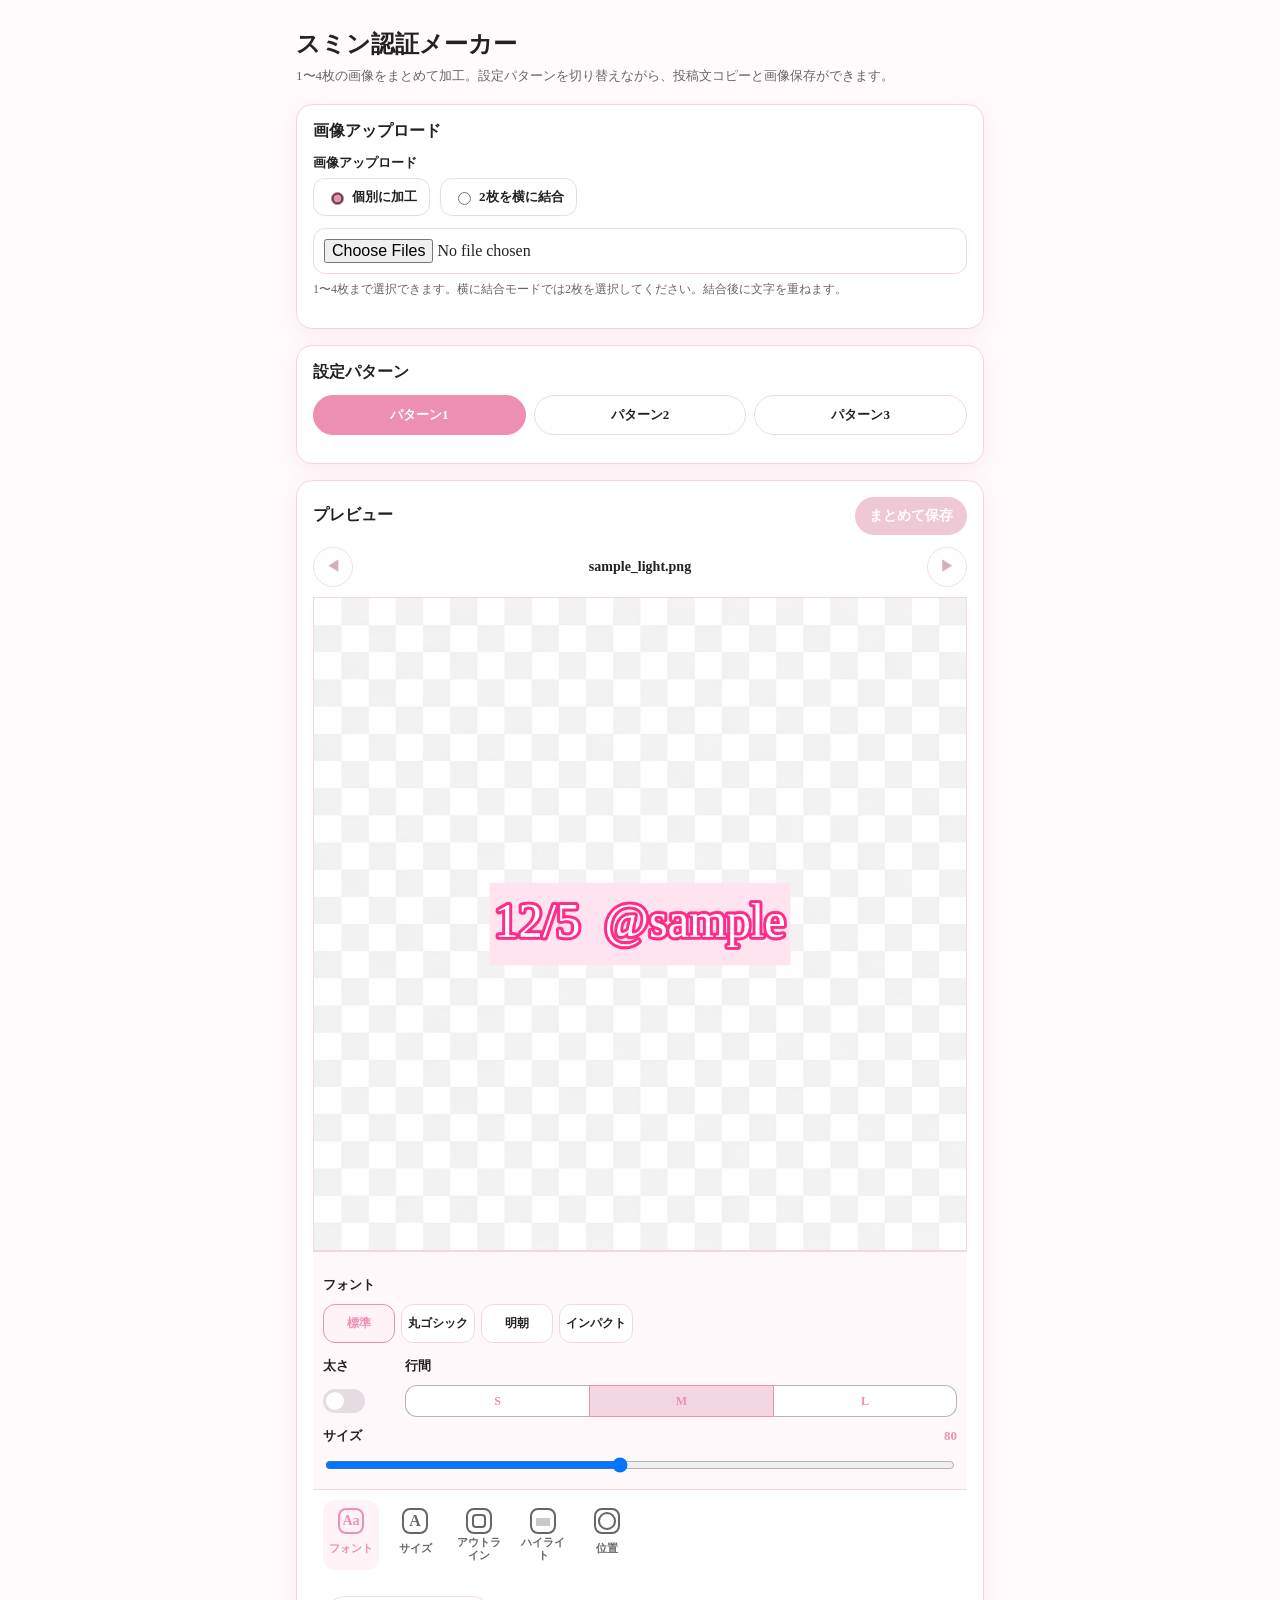
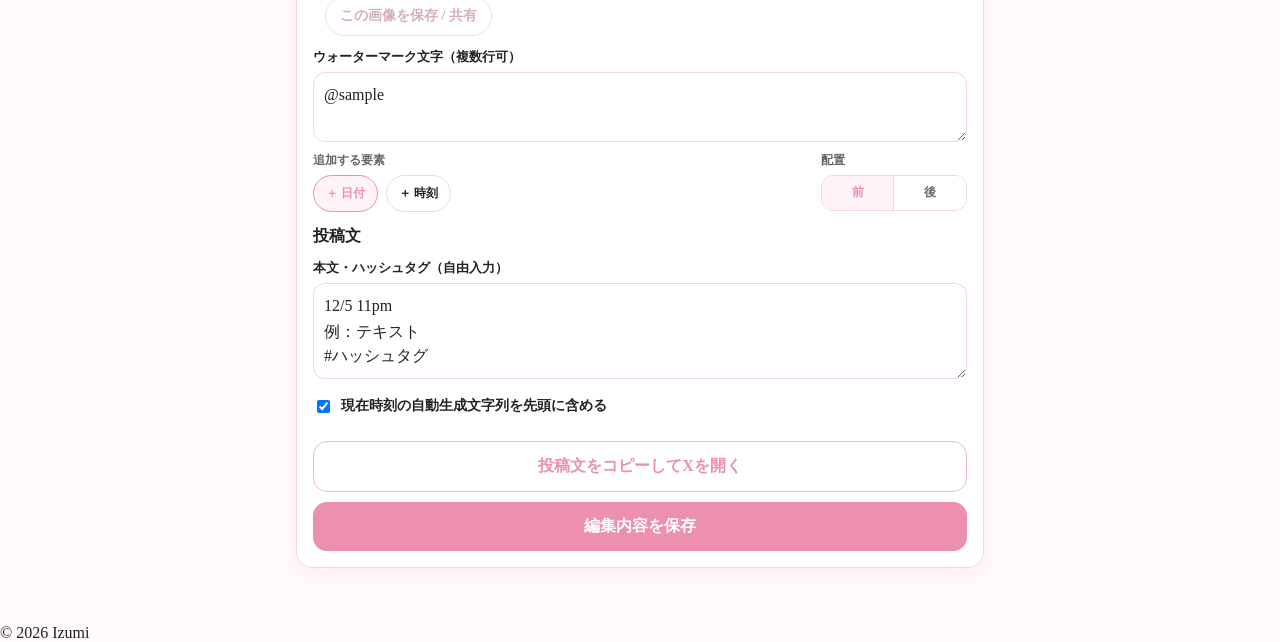
==== commit 9af5bd13: "画像2枚結合モード追加" ====
--- a/docs/index.html
+++ b/docs/index.html
@@ -27,8 +27,12 @@
 
       <div class="field">
         <label class="label" for="imageFiles">画像アップロード</label>
+        <div class="image-mode-selector" role="group" aria-label="画像の加工方法">
+          <label><input type="radio" name="imageMode" value="individual" checked> 個別に加工</label>
+          <label><input type="radio" name="imageMode" value="sideBySide"> 2枚を横に結合</label>
+        </div>
         <input type="file" id="imageFiles" accept="image/*" multiple />
-        <div class="hint">1〜4枚まで選択できます。選択したすべての画像に同じ設定を適用します。</div>
+        <div class="hint">1〜4枚まで選択できます。横に結合モードでは2枚を選択してください。結合後に文字を重ねます。</div>
       </div>
     </div>
 
--- a/docs/style.css
+++ b/docs/style.css
@@ -1107,4 +1107,7 @@
   .template-segment {
     min-width: 0;
   }
-}+}
+.image-mode-selector {display:flex;flex-wrap:wrap;gap:10px;margin:0 0 12px;}
+.image-mode-selector label {display:flex;align-items:center;gap:5px;padding:9px 12px;border:1px solid var(--border);border-radius:12px;font-size:13px;font-weight:700;cursor:pointer;}
+.image-mode-selector input {accent-color:var(--accent-strong);}
